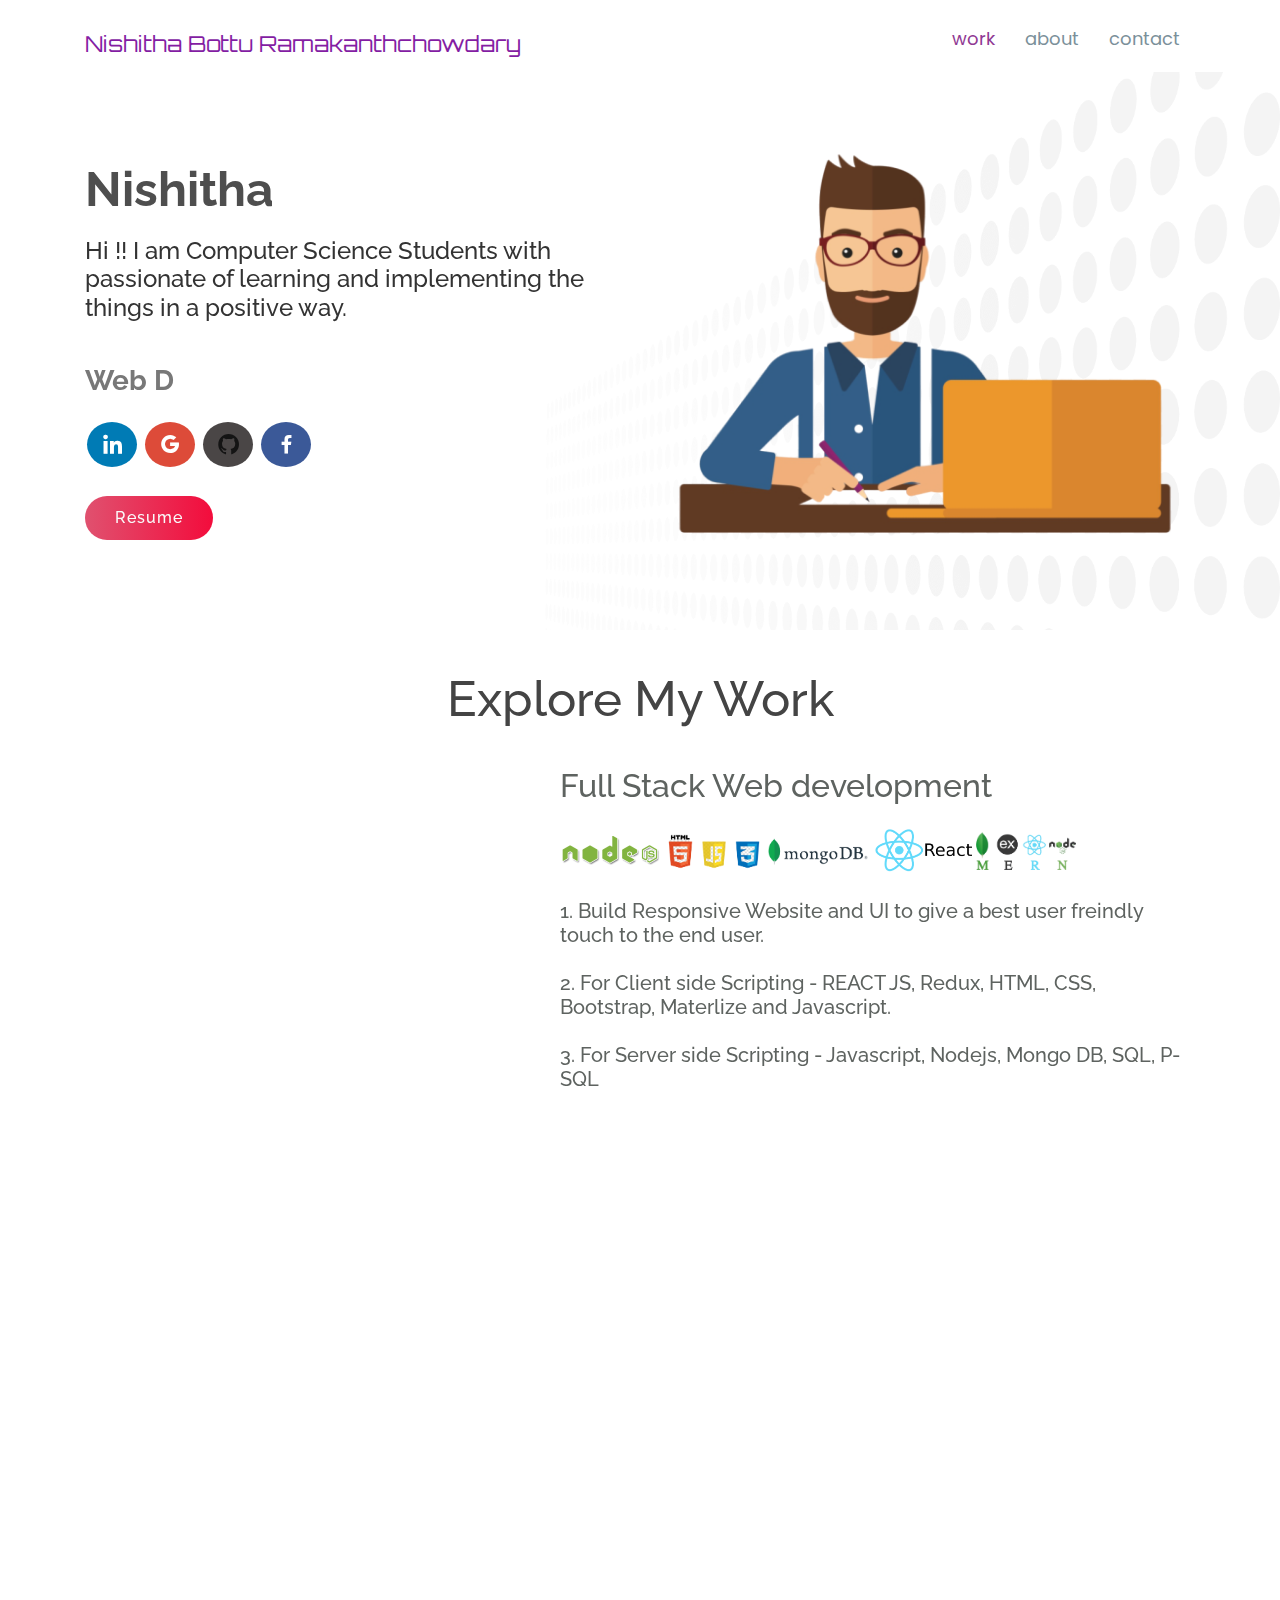
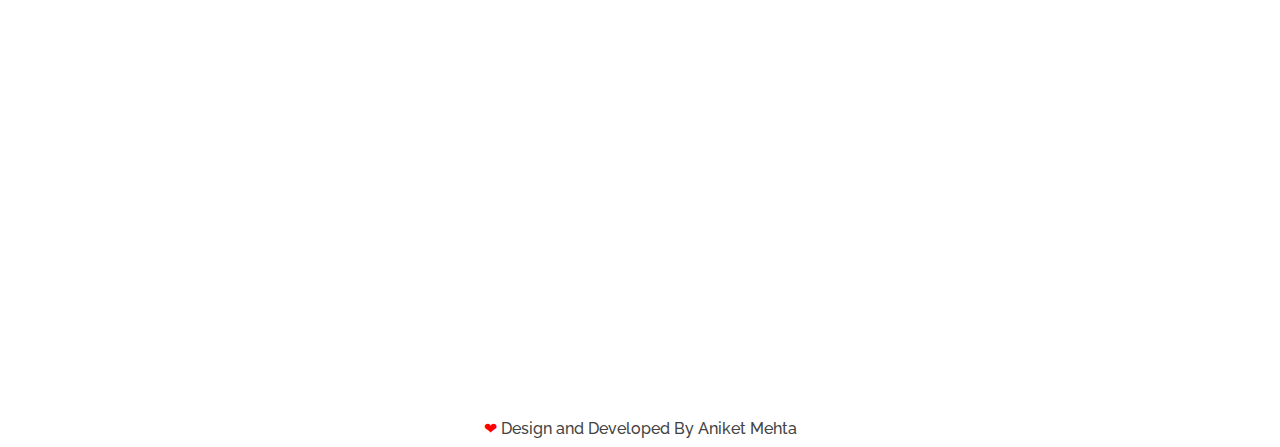
==== index.html @ 5ced7750 "initial commit" ====
<!DOCTYPE html>
<html lang="en">

<head>
  <meta charset="utf-8">
  <meta content="width=device-width, initial-scale=1.0" name="viewport">

  <title>Nishitha Bottu Ramakanthchowdary</title>
  <meta content="" name="description">
  <meta content="" name="keywords">

  <!-- Favicons -->
  <link href="assets/img/port.png" rel="icon">
  <link href="assets/img/port.png" rel="apple-touch-icon">

  <!-- Google Fonts -->
  <link href="https://fonts.googleapis.com/css?family=Open+Sans:300,300i,400,400i,600,600i,700,700i|Raleway:300,300i,400,400i,500,500i,600,600i,700,700i|Poppins:300,300i,400,400i,500,500i,600,600i,700,700i" rel="stylesheet">
  <link href="https://fonts.googleapis.com/css2?family=Orbitron:wght@500&display=swap" rel="stylesheet">

  <!-- Vendor CSS Files -->
  <link href="assets/vendor/bootstrap/css/bootstrap.min.css" rel="stylesheet">
  <link href="assets/vendor/icofont/icofont.min.css" rel="stylesheet">
  <link href="assets/vendor/boxicons/css/boxicons.min.css" rel="stylesheet">
  <link href="assets/vendor/venobox/venobox.css" rel="stylesheet">
  <link href="assets/vendor/owl.carousel/assets/owl.carousel.min.css" rel="stylesheet">
  <link href="assets/vendor/aos/aos.css" rel="stylesheet">

  <!-- Template Main CSS File -->
  <link href="assets/css/style.css" rel="stylesheet">

</head>

<body>


  <!-- ======= Header ======= -->
  <header id="header" class="fixed-top">
    <div class="container d-flex">

      <div class="logo mr-auto">
        <h1 class="text-light"><a href="index.html"></a></h1>
        <!-- Uncomment below if you prefer to use an image logo -->
         <a href="index.html" style="font-family: 'Orbitron', sans-serif;color: #841da3;font-size: 22px;">Nishitha Bottu Ramakanthchowdary</a>
      </div>

      <nav class="nav-menu d-none d-lg-block">
          <ul>
          <li class="active"><a href="index.html" style="font-size: 18px;">work</a></li>
		  <li><a href="about.html" style="font-size: 18px;">about</a></li>
          <!-- <li><a href="projects.html" style="font-size: 18px;">Projects</a></li> -->
          <li><a href="contact.html" style="font-size: 18px;">contact</a></li>

        </ul>
      </nav><!-- .nav-menu -->
<!-- 
      <div class="header-social-links">
        <a href="#" class="twitter"><i class="icofont-twitter"></i></a>
        <a href="#" class="facebook"><i class="icofont-facebook"></i></a>
        <a href="#" class="instagram"><i class="icofont-instagram"></i></a>
        <a href="#" class="linkedin"><i class="icofont-linkedin"></i></i></a>
      </div>
 -->
    </div>
  </header><!-- End Header -->

  <!-- ======= Hero Section ======= -->
  <section id="hero">

    <div class="container">
      <div class="row">
        <div class="col-lg-6 pt-5 pt-lg-0 order-2 order-lg-1 d-flex flex-column justify-content-center" data-aos="fade-up">
          <div>
            <h1 data-aos="fade-up" data-aos-delay="400" style="color: #4e4e4e;">Nishitha</h1>
            <h2 data-aos="fade-up" data-aos-delay="800" style="color: #333333;">Hi !! I am Computer Science Students with passionate of learning and implementing the things in a positive way.</h2>
            <h3 data-aos="fade-up" data-aos-delay="1000">
                <a href="" class="typewrite" data-period="2000" data-type='[ "Web Developer", "Web Designer", "Application Development", "UI/UX Development" ]'  style="color: #787878;  font-weight: 700;line-height: 56px;">
                <span class="wrap"></span>
                </a>
            </h3>
            <div class="social-media">
                <a href="https://www.linkedin.com/in/aniket-mehta-499698148/" class="bx bxl-linkedin"></a>
                <a href="https://myaccount.google.com/profile?pli=1" class="bx bxl-google"></a>
                <a href="https://github.com/aniket1418" class="bx bxl-github"></a>
                <a href="https://www.facebook.com/aniket.d.jain" class="bx bxl-facebook"></a>
              </div><br>
            <a href="assets/Resume.pdf" class="btn-get-started scrollto">Resume</a>
          </div>


        </div>
        <div class="col-lg-6 order-1 order-lg-2 hero-img" data-aos="fade-left" data-aos-delay="200">
          <img src="assets/img/port.png" class="img-fluid" alt="" style="width: 80vh;">
        </div>
      </div>
    </div>

  </section><!-- End Hero -->

  <main id="main">

    <!-- ======= About Section ======= -->
    <section id="about" class="about">
      <div class="container">
        <h2 class="heading" style="text-align: center;font-size: 49px;">Explore My Work</h2>
        <div class="row">
          <div class="col-md-5" data-aos="zoom-in">
            <img src="assets/img/hostelUI.png" class="img-fluid" alt="">
          </div>
          <div class="col-lg-7"  data-aos="fade-left" data-aos-delay="200">
            <h2 style="margin-top: 30px;color: #5e6360;">Full Stack Web development</h2>
            <img src="assets/img/node.png" class="img-fluid" style="width: 100px;">
            <img src="assets/img/ht.png" class="img-fluid" style="width: 100px;">
            <img src="assets/img/mongo.png" class="img-fluid" style="width: 100px;">
            <img src="assets/img/react.png" class="img-fluid" style="width: 100px;">
            <img src="assets/img/merns.png" class="img-fluid" style="width: 100px;">
            <h5 style="margin-top: 10px;color: #5e6360;">
            1. Build Responsive Website and UI to give a best user freindly touch to the end user.<br><br>
            2. For Client side Scripting - REACT JS, Redux, HTML, CSS, Bootstrap, Materlize and Javascript.<br><br>

            3. For Server side Scripting - Javascript, Nodejs, Mongo DB, SQL, P-SQL
            </h5>
        </div>


        <div class="col-lg-5 order " data-aos="zoom-in">
            <img src="assets/img/apps.png" class="img-fluid" alt="" style="width: 55vh;">
          </div>
          <div class="col-lg-7"  data-aos="fade-left" data-aos-delay="200">
            <h2 style="margin-top: 30px;color: #5e6360;">App Development </h2>
            <img src="assets/img/react-native.png" class="img-fluid" style="width: 100px;">
            <img src="assets/img/node.png" class="img-fluid" style="width: 100px;">
            <img src="assets/img/mongo.png" class="img-fluid" style="width: 100px;">
            <h5 style="margin-top: 10px;color: #5e6360;">
            1. Building Android and ios Application <br><br>
            2. For Client side Scripting - REACT Native, Redux and Javascript.<br><br>
            3. For Server side Scripting - Javascript, Nodejs, Mongo DB, SQL, P-SQL
            </h5>
        </div>


          <div class="col-lg-5" data-aos="zoom-in">
            <img src="assets/img/uiux.png" class="img-fluid" alt="">
          </div>
          
          <div class="col-lg-7 " data-aos="fade-left" data-aos-delay="200">
            <h2 style="margin-top: 30px;color: #5e6360;">UI / UX Development </h2>
            <img src="assets/img/ui.png" class="img-fluid" style="width: 100px;">
            <h5 style="margin-top: 10px;color: #5e6360;">
            1. Designing a Highly attractive UI for mobile and web applications.<br><br>
            2. Prototyping Designing.<br><br>
            3. Work flow Designing for the project.
            </h5>
          </div>



      </div>
    </section><!-- End About Section -->

   

    
    <!-- ======= Clients Section ======= -->
  <!--   <section id="clients" class="clients">
      <div class="container">

        <div class="section-title" data-aos="fade-up">
          <h2>Clients</h2>
          <p>Magnam dolores commodi suscipit. Necessitatibus eius consequatur ex aliquid fuga eum quidem. Sit sint consectetur velit. Quisquam quos quisquam cupiditate. Et nemo qui impedit suscipit alias ea. Quia fugiat sit in iste officiis commodi quidem hic quas.</p>
        </div>

        <div class="row no-gutters clients-wrap clearfix wow fadeInUp">

          <div class="col-lg-3 col-md-4 col-xs-6">
            <div class="client-logo" data-aos="zoom-in">
              <img src="assets/img/clients/client-1.png" class="img-fluid" alt="">
            </div>
          </div>

          <div class="col-lg-3 col-md-4 col-xs-6">
            <div class="client-logo" data-aos="zoom-in" data-aos-delay="100">
              <img src="assets/img/clients/client-2.png" class="img-fluid" alt="">
            </div>
          </div>

          <div class="col-lg-3 col-md-4 col-xs-6">
            <div class="client-logo" data-aos="zoom-in" data-aos-delay="150">
              <img src="assets/img/clients/client-3.png" class="img-fluid" alt="">
            </div>
          </div>

          <div class="col-lg-3 col-md-4 col-xs-6">
            <div class="client-logo" data-aos="zoom-in" data-aos-delay="200">
              <img src="assets/img/clients/client-4.png" class="img-fluid" alt="">
            </div>
          </div>

          <div class="col-lg-3 col-md-4 col-xs-6">
            <div class="client-logo" data-aos="zoom-in" data-aos-delay="250">
              <img src="assets/img/clients/client-5.png" class="img-fluid" alt="">
            </div>
          </div>

          <div class="col-lg-3 col-md-4 col-xs-6">
            <div class="client-logo" data-aos="zoom-in" data-aos-delay="300">
              <img src="assets/img/clients/client-6.png" class="img-fluid" alt="">
            </div>
          </div>

          <div class="col-lg-3 col-md-4 col-xs-6">
            <div class="client-logo" data-aos="zoom-in" data-aos-delay="350">
              <img src="assets/img/clients/client-7.png" class="img-fluid" alt="">
            </div>
          </div>

          <div class="col-lg-3 col-md-4 col-xs-6" data-aos="zoom-in" data-aos-delay="400">
            <div class="client-logo">
              <img src="assets/img/clients/client-8.png" class="img-fluid" alt="">
            </div>
          </div>

        </div>

      </div>
    </section> --><!-- End Clients Section -->

  </main><!-- End #main -->

  <footer>
    <h6 style="text-align: center;"><span style="color: red;">&#10084;</span> Design and Developed By Aniket Mehta</h6>
  </footer>

  <a href="#" class="back-to-top"><i class="bx bxs-up-arrow-alt"></i></a>

  <!-- Vendor JS Files -->

  <script src="assets/vendor/jquery/jquery.min.js"></script>
  <script src="assets/vendor/bootstrap/js/bootstrap.bundle.min.js"></script>
  <script src="assets/vendor/jquery.easing/jquery.easing.min.js"></script>
  <script src="assets/vendor/isotope-layout/isotope.pkgd.min.js"></script>
  <script src="assets/vendor/venobox/venobox.min.js"></script>
  <script src="assets/vendor/owl.carousel/owl.carousel.min.js"></script>
  <script src="assets/vendor/aos/aos.js"></script>

  <!-- Template Main JS File -->
    <script src="assets/texting.js"></script>
  <script src="assets/js/main.js"></script>
  <script>
    

var TxtType = function(el, toRotate, period) {
        this.toRotate = toRotate;
        this.el = el;
        this.loopNum = 0;
        this.period = parseInt(period, 10) || 2000;
        this.txt = '';
        this.tick();
        this.isDeleting = false;
    };

    TxtType.prototype.tick = function() {
        var i = this.loopNum % this.toRotate.length;
        var fullTxt = this.toRotate[i];

        if (this.isDeleting) {
        this.txt = fullTxt.substring(0, this.txt.length - 1);
        } else {
        this.txt = fullTxt.substring(0, this.txt.length + 1);
        }

        this.el.innerHTML = '<span class="wrap">'+this.txt+'</span>';

        var that = this;
        var delta = 200 - Math.random() * 100;

        if (this.isDeleting) { delta /= 2; }

        if (!this.isDeleting && this.txt === fullTxt) {
        delta = this.period;
        this.isDeleting = true;
        } else if (this.isDeleting && this.txt === '') {
        this.isDeleting = false;
        this.loopNum++;
        delta = 500;
        }

        setTimeout(function() {
        that.tick();
        }, delta);
    };

    window.onload = function() {
        var elements = document.getElementsByClassName('typewrite');
        for (var i=0; i<elements.length; i++) {
            var toRotate = elements[i].getAttribute('data-type');
            var period = elements[i].getAttribute('data-period');
            if (toRotate) {
              new TxtType(elements[i], JSON.parse(toRotate), period);
            }
        }
        // INJECT CSS
        var css = document.createElement("style");
        css.type = "text/css";
        css.innerHTML = ".typewrite > .wrap { border-right: 0.08em solid #fff}";
        document.body.appendChild(css);
    };


  </script>

</body>

</html>
---- assets/vendor/venobox/venobox.css ----
/* ------ venobox.css --------*/
.vbox-overlay *, .vbox-overlay *:before, .vbox-overlay *:after{
    -webkit-backface-visibility: hidden;
    -webkit-box-sizing:border-box;
    -moz-box-sizing:border-box;
    box-sizing:border-box;
}
.vbox-overlay * { 
    -webkit-backface-visibility: visible;
    backface-visibility: visible;
}
.vbox-overlay{
    display: -webkit-flex;
    display: flex;
    -webkit-flex-direction: column;
    flex-direction: column;
    -webkit-justify-content: center;
    justify-content: center;
    -webkit-align-items: center;
    align-items: center;
    position: fixed;
    left: 0;
    top: 0;
    bottom: 0;
    right: 0;
    z-index: 999999;
}

/* ----- navigation ----- */
.vbox-title{
    width: 100%;
    height: 40px;
    float: left;
    text-align: center;
    line-height: 28px;
    font-size: 12px;
    padding: 6px 50px;
    overflow: hidden;
    position: fixed;
    display: none;
    left: 0;
    z-index: 89;
}
.vbox-close{
    cursor: pointer;
    position: fixed;
    top: -1px;
    right: 0;
    width: 50px;
    height: 40px;
    padding: 6px;
    display: block;
    background-position:10px center;
    overflow: hidden;
    font-size: 24px;
    line-height: 1;
    text-align: center;
    z-index: 99;
}
.vbox-left{
    cursor: pointer;
    position: fixed;
    left: 0;
    height: 40px;
    overflow: hidden;
    line-height: 28px;
    font-size: 12px;
    z-index: 99;
    display: flex;
    align-items:center;
}
.vbox-num{
    display: inline-block;
    margin: 6px 0 6px 15px;
}
/* ----- Social share ----- */
.vbox-share{
    line-height: 28px;
    font-size: 12px;
    overflow: hidden;
    position: fixed;
    left: 0;
    z-index: 98;
    display: flex;
    align-items:center;
    justify-content: center;
    width: 100%;
    text-align: center;
}
.vbox-share svg{
    max-height: 28px;
    width: 28px;
    z-index: 10;
    margin-left: 12px;
    margin-top: 6px;
    margin-bottom: 6px;
    vertical-align: middle;
}


/* ----- navigation ARROWS ----- */
.vbox-next, .vbox-prev{
    position: fixed;
    top: 50%;
    margin-top: -15px;
    overflow: hidden;
    cursor: pointer;
    display: block;
    width: 45px;
    height: 45px;
    z-index: 99;
}
.vbox-next span, .vbox-prev span{
    position: relative;
    width: 20px;
    height: 20px;
    border: 2px solid transparent;
    border-top-color: #B6B6B6;
    border-right-color: #B6B6B6;
    text-indent: -100px;
    position: absolute;
    top: 8px;
    display: block;
}
.vbox-prev{
    left: 15px;
}
.vbox-next{
    right: 15px;
}
.vbox-prev span{
    left: 10px;
    -ms-transform: rotate(-135deg);
    -webkit-transform: rotate(-135deg);
    transform: rotate(-135deg);
}
.vbox-next span{
    -ms-transform: rotate(45deg);
    -webkit-transform: rotate(45deg);
    transform: rotate(45deg);
    right: 10px;
}
/* ------- inline window ------ */
.vbox-inline{
    width: 420px;
    height: 315px;
    height: 70vh;
    padding: 10px;
    background: #fff;
    margin: 0 auto;
    overflow: auto;
    text-align: left;
}
/* ------- Video & iFrames window ------ */
.venoframe{
    max-width: 100%;
    width: 100%;
    border: none;
    width: 100%;
    height: 260px;
    height: 70vh;
}
.venoframe.vbvid{
    height: 260px;
}
@media (min-width: 768px) {
    .venoframe, .vbox-inline{
        width: 90%;
        height: 360px;
        height: 70vh;
    }
    .venoframe.vbvid{
        width: 640px;
        height: 360px;
    }
}
@media (min-width: 992px) {
    .venoframe, .vbox-inline{
        max-width: 1200px;
        width: 80%;
        height: 540px;
        height: 70vh;
    }
    .venoframe.vbvid{
        width: 960px;
        height: 540px;
    }
}
/* 
Please do NOT edit this part! 
or at least read this note: http://i.imgur.com/7C0ws9e.gif
*/
.vbox-open{
    overflow: hidden;
}
.vbox-container{
    position: absolute;
    left: 0;
    right: 0;
    top: 0;
    bottom: 0;
    overflow-x: hidden;
    overflow-y: scroll;
    overflow-scrolling: touch;
    -webkit-overflow-scrolling: touch;
    z-index: 20;
    max-height: 100%;

}

.vbox-content{
    text-align: center;
    float: left;
    width: 100%;
    position: relative;
    overflow: hidden;
    padding: 20px 4%;
}
.vbox-container img{
    max-width: 100%;
    height: auto;
}
.vbox-figlio{
    box-shadow: 0 0 12px rgba(0,0,0,0.19), 0 6px 6px rgba(0,0,0,0.23);
    max-width: 100%;
    text-align: initial;
}
img.vbox-figlio{
    -webkit-user-select: none;
-khtml-user-select: none;
-moz-user-select: none;
-o-user-select: none;
user-select: none;
}
.vbox-content.swipe-left{
    margin-left: -200px !important;
}
.vbox-content.swipe-right{
    margin-left: 200px !important;
}
.vbox-animated{
    webkit-transition: margin 300ms ease-out;
    transition: margin 300ms ease-out;
}

/* ---------- preloader ----------
 * SPINKIT 
 * http://tobiasahlin.com/spinkit/
-------------------------------- */
.sk-double-bounce,.sk-rotating-plane{width:40px;height:40px;margin:40px auto}.sk-rotating-plane{background-color:#333;-webkit-animation:sk-rotatePlane 1.2s infinite ease-in-out;animation:sk-rotatePlane 1.2s infinite ease-in-out}@-webkit-keyframes sk-rotatePlane{0%{-webkit-transform:perspective(120px) rotateX(0) rotateY(0);transform:perspective(120px) rotateX(0) rotateY(0)}50%{-webkit-transform:perspective(120px) rotateX(-180.1deg) rotateY(0);transform:perspective(120px) rotateX(-180.1deg) rotateY(0)}100%{-webkit-transform:perspective(120px) rotateX(-180deg) rotateY(-179.9deg);transform:perspective(120px) rotateX(-180deg) rotateY(-179.9deg)}}@keyframes sk-rotatePlane{0%{-webkit-transform:perspective(120px) rotateX(0) rotateY(0);transform:perspective(120px) rotateX(0) rotateY(0)}50%{-webkit-transform:perspective(120px) rotateX(-180.1deg) rotateY(0);transform:perspective(120px) rotateX(-180.1deg) rotateY(0)}100%{-webkit-transform:perspective(120px) rotateX(-180deg) rotateY(-179.9deg);transform:perspective(120px) rotateX(-180deg) rotateY(-179.9deg)}}.sk-double-bounce{position:relative}.sk-double-bounce .sk-child{width:100%;height:100%;border-radius:50%;background-color:#333;opacity:.6;position:absolute;top:0;left:0;-webkit-animation:sk-doubleBounce 2s infinite ease-in-out;animation:sk-doubleBounce 2s infinite ease-in-out}.sk-chasing-dots .sk-child,.sk-spinner-pulse,.sk-three-bounce .sk-child{background-color:#333;border-radius:100%}.sk-double-bounce .sk-double-bounce2{-webkit-animation-delay:-1s;animation-delay:-1s}@-webkit-keyframes sk-doubleBounce{0%,100%{-webkit-transform:scale(0);transform:scale(0)}50%{-webkit-transform:scale(1);transform:scale(1)}}@keyframes sk-doubleBounce{0%,100%{-webkit-transform:scale(0);transform:scale(0)}50%{-webkit-transform:scale(1);transform:scale(1)}}.sk-wave{margin:40px auto;width:50px;height:40px;text-align:center;font-size:10px}.sk-wave .sk-rect{background-color:#333;height:100%;width:6px;display:inline-block;-webkit-animation:sk-waveStretchDelay 1.2s infinite ease-in-out;animation:sk-waveStretchDelay 1.2s infinite ease-in-out}.sk-wave .sk-rect1{-webkit-animation-delay:-1.2s;animation-delay:-1.2s}.sk-wave .sk-rect2{-webkit-animation-delay:-1.1s;animation-delay:-1.1s}.sk-wave .sk-rect3{-webkit-animation-delay:-1s;animation-delay:-1s}.sk-wave .sk-rect4{-webkit-animation-delay:-.9s;animation-delay:-.9s}.sk-wave .sk-rect5{-webkit-animation-delay:-.8s;animation-delay:-.8s}@-webkit-keyframes sk-waveStretchDelay{0%,100%,40%{-webkit-transform:scaleY(.4);transform:scaleY(.4)}20%{-webkit-transform:scaleY(1);transform:scaleY(1)}}@keyframes sk-waveStretchDelay{0%,100%,40%{-webkit-transform:scaleY(.4);transform:scaleY(.4)}20%{-webkit-transform:scaleY(1);transform:scaleY(1)}}.sk-wandering-cubes{margin:40px auto;width:40px;height:40px;position:relative}.sk-wandering-cubes .sk-cube{background-color:#333;width:10px;height:10px;position:absolute;top:0;left:0;-webkit-animation:sk-wanderingCube 1.8s ease-in-out -1.8s infinite both;animation:sk-wanderingCube 1.8s ease-in-out -1.8s infinite both}.sk-chasing-dots,.sk-spinner-pulse{width:40px;height:40px;margin:40px auto}.sk-wandering-cubes .sk-cube2{-webkit-animation-delay:-.9s;animation-delay:-.9s}@-webkit-keyframes sk-wanderingCube{0%{-webkit-transform:rotate(0);transform:rotate(0)}25%{-webkit-transform:translateX(30px) rotate(-90deg) scale(.5);transform:translateX(30px) rotate(-90deg) scale(.5)}50%{-webkit-transform:translateX(30px) translateY(30px) rotate(-179deg);transform:translateX(30px) translateY(30px) rotate(-179deg)}50.1%{-webkit-transform:translateX(30px) translateY(30px) rotate(-180deg);transform:translateX(30px) translateY(30px) rotate(-180deg)}75%{-webkit-transform:translateX(0) translateY(30px) rotate(-270deg) scale(.5);transform:translateX(0) translateY(30px) rotate(-270deg) scale(.5)}100%{-webkit-transform:rotate(-360deg);transform:rotate(-360deg)}}@keyframes sk-wanderingCube{0%{-webkit-transform:rotate(0);transform:rotate(0)}25%{-webkit-transform:translateX(30px) rotate(-90deg) scale(.5);transform:translateX(30px) rotate(-90deg) scale(.5)}50%{-webkit-transform:translateX(30px) translateY(30px) rotate(-179deg);transform:translateX(30px) translateY(30px) rotate(-179deg)}50.1%{-webkit-transform:translateX(30px) translateY(30px) rotate(-180deg);transform:translateX(30px) translateY(30px) rotate(-180deg)}75%{-webkit-transform:translateX(0) translateY(30px) rotate(-270deg) scale(.5);transform:translateX(0) translateY(30px) rotate(-270deg) scale(.5)}100%{-webkit-transform:rotate(-360deg);transform:rotate(-360deg)}}.sk-spinner-pulse{-webkit-animation:sk-pulseScaleOut 1s infinite ease-in-out;animation:sk-pulseScaleOut 1s infinite ease-in-out}@-webkit-keyframes sk-pulseScaleOut{0%{-webkit-transform:scale(0);transform:scale(0)}100%{-webkit-transform:scale(1);transform:scale(1);opacity:0}}@keyframes sk-pulseScaleOut{0%{-webkit-transform:scale(0);transform:scale(0)}100%{-webkit-transform:scale(1);transform:scale(1);opacity:0}}.sk-chasing-dots{position:relative;text-align:center;-webkit-animation:sk-chasingDotsRotate 2s infinite linear;animation:sk-chasingDotsRotate 2s infinite linear}.sk-chasing-dots .sk-child{width:60%;height:60%;display:inline-block;position:absolute;top:0;-webkit-animation:sk-chasingDotsBounce 2s infinite ease-in-out;animation:sk-chasingDotsBounce 2s infinite ease-in-out}.sk-chasing-dots .sk-dot2{top:auto;bottom:0;-webkit-animation-delay:-1s;animation-delay:-1s}@-webkit-keyframes sk-chasingDotsRotate{100%{-webkit-transform:rotate(360deg);transform:rotate(360deg)}}@keyframes sk-chasingDotsRotate{100%{-webkit-transform:rotate(360deg);transform:rotate(360deg)}}@-webkit-keyframes sk-chasingDotsBounce{0%,100%{-webkit-transform:scale(0);transform:scale(0)}50%{-webkit-transform:scale(1);transform:scale(1)}}@keyframes sk-chasingDotsBounce{0%,100%{-webkit-transform:scale(0);transform:scale(0)}50%{-webkit-transform:scale(1);transform:scale(1)}}.sk-three-bounce{margin:40px auto;width:80px;text-align:center}.sk-three-bounce .sk-child{width:20px;height:20px;display:inline-block;-webkit-animation:sk-three-bounce 1.4s ease-in-out 0s infinite both;animation:sk-three-bounce 1.4s ease-in-out 0s infinite both}.sk-circle .sk-child:before,.sk-fading-circle .sk-circle:before{display:block;border-radius:100%;content:'';background-color:#333}.sk-three-bounce .sk-bounce1{-webkit-animation-delay:-.32s;animation-delay:-.32s}.sk-three-bounce .sk-bounce2{-webkit-animation-delay:-.16s;animation-delay:-.16s}@-webkit-keyframes sk-three-bounce{0%,100%,80%{-webkit-transform:scale(0);transform:scale(0)}40%{-webkit-transform:scale(1);transform:scale(1)}}@keyframes sk-three-bounce{0%,100%,80%{-webkit-transform:scale(0);transform:scale(0)}40%{-webkit-transform:scale(1);transform:scale(1)}}.sk-circle{margin:40px auto;width:40px;height:40px;position:relative}.sk-circle .sk-child{width:100%;height:100%;position:absolute;left:0;top:0}.sk-circle .sk-child:before{margin:0 auto;width:15%;height:15%;-webkit-animation:sk-circleBounceDelay 1.2s infinite ease-in-out both;animation:sk-circleBounceDelay 1.2s infinite ease-in-out both}.sk-circle .sk-circle2{-webkit-transform:rotate(30deg);-ms-transform:rotate(30deg);transform:rotate(30deg)}.sk-circle .sk-circle3{-webkit-transform:rotate(60deg);-ms-transform:rotate(60deg);transform:rotate(60deg)}.sk-circle .sk-circle4{-webkit-transform:rotate(90deg);-ms-transform:rotate(90deg);transform:rotate(90deg)}.sk-circle .sk-circle5{-webkit-transform:rotate(120deg);-ms-transform:rotate(120deg);transform:rotate(120deg)}.sk-circle .sk-circle6{-webkit-transform:rotate(150deg);-ms-transform:rotate(150deg);transform:rotate(150deg)}.sk-circle .sk-circle7{-webkit-transform:rotate(180deg);-ms-transform:rotate(180deg);transform:rotate(180deg)}.sk-circle .sk-circle8{-webkit-transform:rotate(210deg);-ms-transform:rotate(210deg);transform:rotate(210deg)}.sk-circle .sk-circle9{-webkit-transform:rotate(240deg);-ms-transform:rotate(240deg);transform:rotate(240deg)}.sk-circle .sk-circle10{-webkit-transform:rotate(270deg);-ms-transform:rotate(270deg);transform:rotate(270deg)}.sk-circle .sk-circle11{-webkit-transform:rotate(300deg);-ms-transform:rotate(300deg);transform:rotate(300deg)}.sk-circle .sk-circle12{-webkit-transform:rotate(330deg);-ms-transform:rotate(330deg);transform:rotate(330deg)}.sk-circle .sk-circle2:before{-webkit-animation-delay:-1.1s;animation-delay:-1.1s}.sk-circle .sk-circle3:before{-webkit-animation-delay:-1s;animation-delay:-1s}.sk-circle .sk-circle4:before{-webkit-animation-delay:-.9s;animation-delay:-.9s}.sk-circle .sk-circle5:before{-webkit-animation-delay:-.8s;animation-delay:-.8s}.sk-circle .sk-circle6:before{-webkit-animation-delay:-.7s;animation-delay:-.7s}.sk-circle .sk-circle7:before{-webkit-animation-delay:-.6s;animation-delay:-.6s}.sk-circle .sk-circle8:before{-webkit-animation-delay:-.5s;animation-delay:-.5s}.sk-circle .sk-circle9:before{-webkit-animation-delay:-.4s;animation-delay:-.4s}.sk-circle .sk-circle10:before{-webkit-animation-delay:-.3s;animation-delay:-.3s}.sk-circle .sk-circle11:before{-webkit-animation-delay:-.2s;animation-delay:-.2s}.sk-circle .sk-circle12:before{-webkit-animation-delay:-.1s;animation-delay:-.1s}@-webkit-keyframes sk-circleBounceDelay{0%,100%,80%{-webkit-transform:scale(0);transform:scale(0)}40%{-webkit-transform:scale(1);transform:scale(1)}}@keyframes sk-circleBounceDelay{0%,100%,80%{-webkit-transform:scale(0);transform:scale(0)}40%{-webkit-transform:scale(1);transform:scale(1)}}.sk-cube-grid{width:40px;height:40px;margin:40px auto}.sk-cube-grid .sk-cube{width:33.33%;height:33.33%;background-color:#333;float:left;-webkit-animation:sk-cubeGridScaleDelay 1.3s infinite ease-in-out;animation:sk-cubeGridScaleDelay 1.3s infinite ease-in-out}.sk-cube-grid .sk-cube1{-webkit-animation-delay:.2s;animation-delay:.2s}.sk-cube-grid .sk-cube2{-webkit-animation-delay:.3s;animation-delay:.3s}.sk-cube-grid .sk-cube3{-webkit-animation-delay:.4s;animation-delay:.4s}.sk-cube-grid .sk-cube4{-webkit-animation-delay:.1s;animation-delay:.1s}.sk-cube-grid .sk-cube5{-webkit-animation-delay:.2s;animation-delay:.2s}.sk-cube-grid .sk-cube6{-webkit-animation-delay:.3s;animation-delay:.3s}.sk-cube-grid .sk-cube7{-webkit-animation-delay:0ms;animation-delay:0ms}.sk-cube-grid .sk-cube8{-webkit-animation-delay:.1s;animation-delay:.1s}.sk-cube-grid .sk-cube9{-webkit-animation-delay:.2s;animation-delay:.2s}@-webkit-keyframes sk-cubeGridScaleDelay{0%,100%,70%{-webkit-transform:scale3D(1,1,1);transform:scale3D(1,1,1)}35%{-webkit-transform:scale3D(0,0,1);transform:scale3D(0,0,1)}}@keyframes sk-cubeGridScaleDelay{0%,100%,70%{-webkit-transform:scale3D(1,1,1);transform:scale3D(1,1,1)}35%{-webkit-transform:scale3D(0,0,1);transform:scale3D(0,0,1)}}.sk-fading-circle{margin:40px auto;width:40px;height:40px;position:relative}.sk-fading-circle .sk-circle{width:100%;height:100%;position:absolute;left:0;top:0}.sk-fading-circle .sk-circle:before{margin:0 auto;width:15%;height:15%;-webkit-animation:sk-circleFadeDelay 1.2s infinite ease-in-out both;animation:sk-circleFadeDelay 1.2s infinite ease-in-out both}.sk-fading-circle .sk-circle2{-webkit-transform:rotate(30deg);-ms-transform:rotate(30deg);transform:rotate(30deg)}.sk-fading-circle .sk-circle3{-webkit-transform:rotate(60deg);-ms-transform:rotate(60deg);transform:rotate(60deg)}.sk-fading-circle .sk-circle4{-webkit-transform:rotate(90deg);-ms-transform:rotate(90deg);transform:rotate(90deg)}.sk-fading-circle .sk-circle5{-webkit-transform:rotate(120deg);-ms-transform:rotate(120deg);transform:rotate(120deg)}.sk-fading-circle .sk-circle6{-webkit-transform:rotate(150deg);-ms-transform:rotate(150deg);transform:rotate(150deg)}.sk-fading-circle .sk-circle7{-webkit-transform:rotate(180deg);-ms-transform:rotate(180deg);transform:rotate(180deg)}.sk-fading-circle .sk-circle8{-webkit-transform:rotate(210deg);-ms-transform:rotate(210deg);transform:rotate(210deg)}.sk-fading-circle .sk-circle9{-webkit-transform:rotate(240deg);-ms-transform:rotate(240deg);transform:rotate(240deg)}.sk-fading-circle .sk-circle10{-webkit-transform:rotate(270deg);-ms-transform:rotate(270deg);transform:rotate(270deg)}.sk-fading-circle .sk-circle11{-webkit-transform:rotate(300deg);-ms-transform:rotate(300deg);transform:rotate(300deg)}.sk-fading-circle .sk-circle12{-webkit-transform:rotate(330deg);-ms-transform:rotate(330deg);transform:rotate(330deg)}.sk-fading-circle .sk-circle2:before{-webkit-animation-delay:-1.1s;animation-delay:-1.1s}.sk-fading-circle .sk-circle3:before{-webkit-animation-delay:-1s;animation-delay:-1s}.sk-fading-circle .sk-circle4:before{-webkit-animation-delay:-.9s;animation-delay:-.9s}.sk-fading-circle .sk-circle5:before{-webkit-animation-delay:-.8s;animation-delay:-.8s}.sk-fading-circle .sk-circle6:before{-webkit-animation-delay:-.7s;animation-delay:-.7s}.sk-fading-circle .sk-circle7:before{-webkit-animation-delay:-.6s;animation-delay:-.6s}.sk-fading-circle .sk-circle8:before{-webkit-animation-delay:-.5s;animation-delay:-.5s}.sk-fading-circle .sk-circle9:before{-webkit-animation-delay:-.4s;animation-delay:-.4s}.sk-fading-circle .sk-circle10:before{-webkit-animation-delay:-.3s;animation-delay:-.3s}.sk-fading-circle .sk-circle11:before{-webkit-animation-delay:-.2s;animation-delay:-.2s}.sk-fading-circle .sk-circle12:before{-webkit-animation-delay:-.1s;animation-delay:-.1s}@-webkit-keyframes sk-circleFadeDelay{0%,100%,39%{opacity:0}40%{opacity:1}}@keyframes sk-circleFadeDelay{0%,100%,39%{opacity:0}40%{opacity:1}}.sk-folding-cube{margin:40px auto;width:40px;height:40px;position:relative;-webkit-transform:rotateZ(45deg);transform:rotateZ(45deg)}.sk-folding-cube .sk-cube{float:left;width:50%;height:50%;position:relative;-webkit-transform:scale(1.1);-ms-transform:scale(1.1);transform:scale(1.1)}.sk-folding-cube .sk-cube:before{content:'';position:absolute;top:0;left:0;width:100%;height:100%;background-color:#333;-webkit-animation:sk-foldCubeAngle 2.4s infinite linear both;animation:sk-foldCubeAngle 2.4s infinite linear both;-webkit-transform-origin:100% 100%;-ms-transform-origin:100% 100%;transform-origin:100% 100%}.sk-folding-cube .sk-cube2{-webkit-transform:scale(1.1) rotateZ(90deg);transform:scale(1.1) rotateZ(90deg)}.sk-folding-cube .sk-cube3{-webkit-transform:scale(1.1) rotateZ(180deg);transform:scale(1.1) rotateZ(180deg)}.sk-folding-cube .sk-cube4{-webkit-transform:scale(1.1) rotateZ(270deg);transform:scale(1.1) rotateZ(270deg)}.sk-folding-cube .sk-cube2:before{-webkit-animation-delay:.3s;animation-delay:.3s}.sk-folding-cube .sk-cube3:before{-webkit-animation-delay:.6s;animation-delay:.6s}.sk-folding-cube .sk-cube4:before{-webkit-animation-delay:.9s;animation-delay:.9s}@-webkit-keyframes sk-foldCubeAngle{0%,10%{-webkit-transform:perspective(140px) rotateX(-180deg);transform:perspective(140px) rotateX(-180deg);opacity:0}25%,75%{-webkit-transform:perspective(140px) rotateX(0);transform:perspective(140px) rotateX(0);opacity:1}100%,90%{-webkit-transform:perspective(140px) rotateY(180deg);transform:perspective(140px) rotateY(180deg);opacity:0}}@keyframes sk-foldCubeAngle{0%,10%{-webkit-transform:perspective(140px) rotateX(-180deg);transform:perspective(140px) rotateX(-180deg);opacity:0}25%,75%{-webkit-transform:perspective(140px) rotateX(0);transform:perspective(140px) rotateX(0);opacity:1}100%,90%{-webkit-transform:perspective(140px) rotateY(180deg);transform:perspective(140px) rotateY(180deg);opacity:0}}
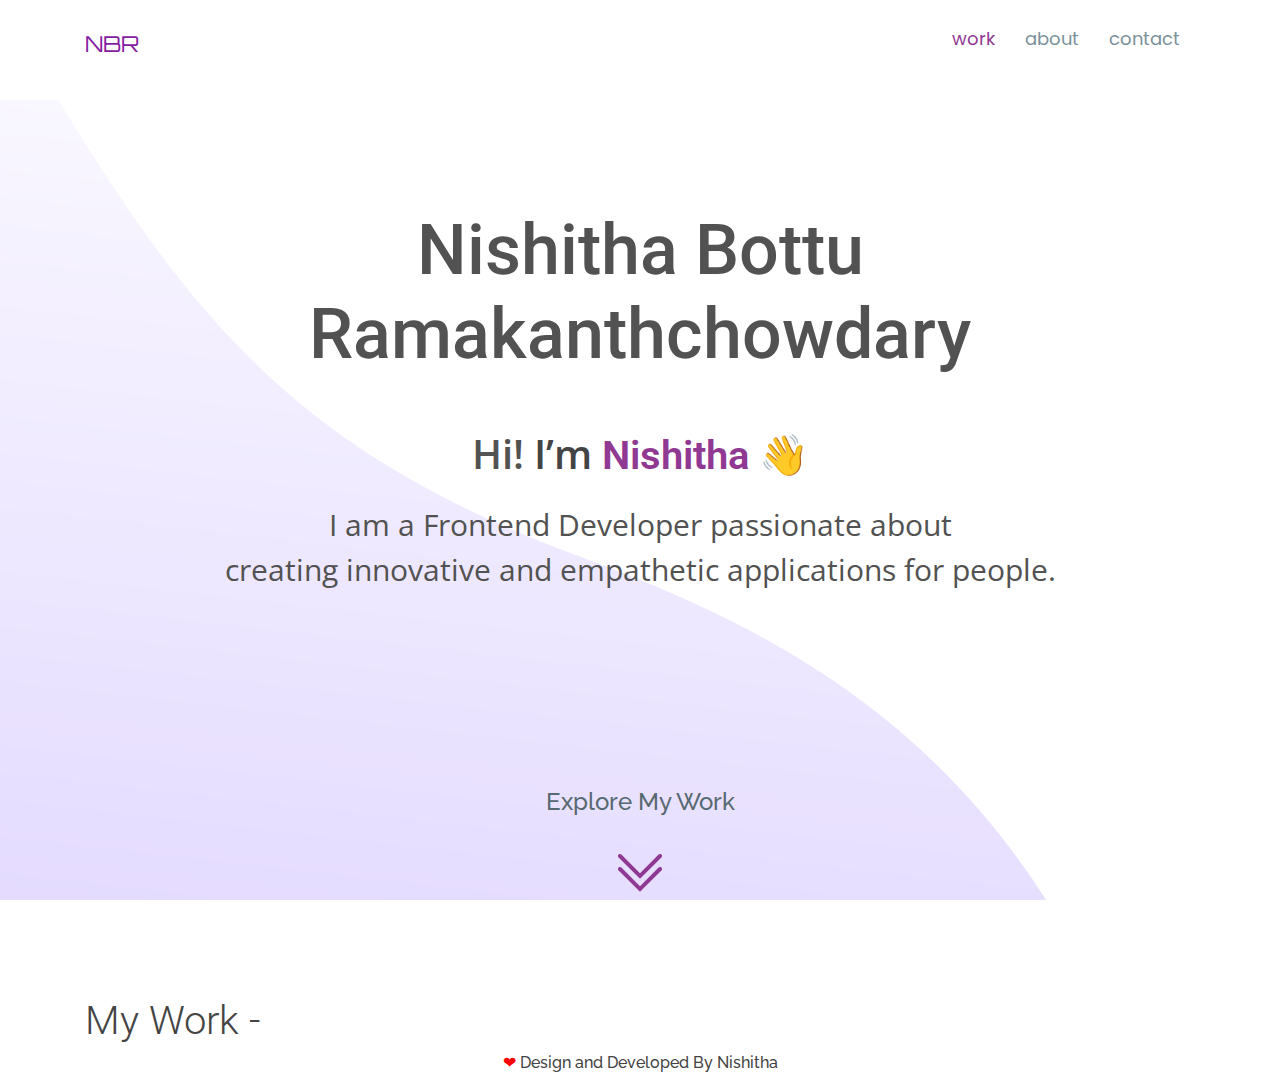
==== commit b91d834a: "new design added" ====
--- a/index.html
+++ b/index.html
@@ -16,6 +16,7 @@
   <!-- Google Fonts -->
   <link href="https://fonts.googleapis.com/css?family=Open+Sans:300,300i,400,400i,600,600i,700,700i|Raleway:300,300i,400,400i,500,500i,600,600i,700,700i|Poppins:300,300i,400,400i,500,500i,600,600i,700,700i" rel="stylesheet">
   <link href="https://fonts.googleapis.com/css2?family=Orbitron:wght@500&display=swap" rel="stylesheet">
+  
 
   <!-- Vendor CSS Files -->
   <link href="assets/vendor/bootstrap/css/bootstrap.min.css" rel="stylesheet">
@@ -27,6 +28,7 @@
 
   <!-- Template Main CSS File -->
   <link href="assets/css/style.css" rel="stylesheet">
+  <link rel="stylesheet" href="assets/css/index.css">
 
 </head>
 
@@ -40,7 +42,7 @@
       <div class="logo mr-auto">
         <h1 class="text-light"><a href="index.html"></a></h1>
         <!-- Uncomment below if you prefer to use an image logo -->
-         <a href="index.html" style="font-family: 'Orbitron', sans-serif;color: #841da3;font-size: 22px;">Nishitha Bottu Ramakanthchowdary</a>
+         <a href="index.html" style="font-family: 'Orbitron', sans-serif;color: #841da3;font-size: 22px;">NBR</a>
       </div>
 
       <nav class="nav-menu d-none d-lg-block">
@@ -52,45 +54,26 @@
 
         </ul>
       </nav><!-- .nav-menu -->
-<!-- 
-      <div class="header-social-links">
-        <a href="#" class="twitter"><i class="icofont-twitter"></i></a>
-        <a href="#" class="facebook"><i class="icofont-facebook"></i></a>
-        <a href="#" class="instagram"><i class="icofont-instagram"></i></a>
-        <a href="#" class="linkedin"><i class="icofont-linkedin"></i></i></a>
-      </div>
- -->
     </div>
   </header><!-- End Header -->
 
   <!-- ======= Hero Section ======= -->
   <section id="hero">
-
     <div class="container">
-      <div class="row">
-        <div class="col-lg-6 pt-5 pt-lg-0 order-2 order-lg-1 d-flex flex-column justify-content-center" data-aos="fade-up">
-          <div>
-            <h1 data-aos="fade-up" data-aos-delay="400" style="color: #4e4e4e;">Nishitha</h1>
-            <h2 data-aos="fade-up" data-aos-delay="800" style="color: #333333;">Hi !! I am Computer Science Students with passionate of learning and implementing the things in a positive way.</h2>
-            <h3 data-aos="fade-up" data-aos-delay="1000">
-                <a href="" class="typewrite" data-period="2000" data-type='[ "Web Developer", "Web Designer", "Application Development", "UI/UX Development" ]'  style="color: #787878;  font-weight: 700;line-height: 56px;">
-                <span class="wrap"></span>
-                </a>
-            </h3>
-            <div class="social-media">
-                <a href="https://www.linkedin.com/in/aniket-mehta-499698148/" class="bx bxl-linkedin"></a>
-                <a href="https://myaccount.google.com/profile?pli=1" class="bx bxl-google"></a>
-                <a href="https://github.com/aniket1418" class="bx bxl-github"></a>
-                <a href="https://www.facebook.com/aniket.d.jain" class="bx bxl-facebook"></a>
-              </div><br>
-            <a href="assets/Resume.pdf" class="btn-get-started scrollto">Resume</a>
-          </div>
-
-
-        </div>
-        <div class="col-lg-6 order-1 order-lg-2 hero-img" data-aos="fade-left" data-aos-delay="200">
-          <img src="assets/img/port.png" class="img-fluid" alt="" style="width: 80vh;">
-        </div>
+      <div class="section-heading-home mt-5">
+        <h3 class="main_heading_name">Nishitha Bottu<br>   Ramakanthchowdary</h3>
+      </div>
+      <div class="section-semi-heading text-center mt-5">
+        <p class="bio_heading"><span class="hi_tag"> Hi! </span>I’m <span class="name_tag"> Nishitha 👋</span></p>
+        <p class="bio_description">I am a Frontend Developer passionate about<br> creating innovative and empathetic applications for people.</p>
+      </div>
+      <div class="section-arrow-down-animation">
+        <h2 class="explore_work_heading">Explore My Work</h2>
+        <!-- <img class="image-down-arrow" src="./assets/img/arrow_down_2.gif"/> -->
+        <svg xmlns="http://www.w3.org/2000/svg" x="0px" y="0px" class="image-down-arrow"
+        width="50" height="50"
+        viewBox="0 0 226 226"
+        style=" fill:#4a90e2;"><g fill="none" fill-rule="nonzero" stroke="none" stroke-width="1" stroke-linecap="butt" stroke-linejoin="miter" stroke-miterlimit="10" stroke-dasharray="" stroke-dashoffset="0" font-family="none" font-weight="none" font-size="none" text-anchor="none" style="mix-blend-mode: normal"><path d="M0,226v-226h226v226z" fill="none"></path><g fill="#903993"><path d="M203.32937,31.49875c-2.40125,0.07062 -4.66125,1.05937 -6.32094,2.78969l-84.00844,84.00844l-84.00844,-84.00844c-1.71266,-1.74797 -4.04328,-2.73672 -6.4975,-2.73672c-3.6725,0 -6.97422,2.24234 -8.35141,5.65c-1.39484,3.40766 -0.565,7.30969 2.06578,9.86984l96.79156,96.79156l96.79156,-96.79156c2.68375,-2.57781 3.53125,-6.55047 2.08344,-9.99344c-1.43016,-3.44297 -4.82016,-5.65 -8.54563,-5.57938zM203.32937,90.25875c-2.40125,0.07062 -4.66125,1.05938 -6.32094,2.78969l-84.00844,84.00844l-84.00844,-84.00844c-1.71266,-1.74797 -4.04328,-2.73672 -6.4975,-2.73672c-3.6725,0 -6.97422,2.24234 -8.35141,5.65c-1.39484,3.40766 -0.565,7.30969 2.06578,9.86984l96.79156,96.79156l96.79156,-96.79156c2.68375,-2.57781 3.53125,-6.55047 2.08344,-9.99344c-1.43016,-3.44297 -4.82016,-5.65 -8.54563,-5.57937z"></path></g></g></svg>
       </div>
     </div>
 
@@ -101,133 +84,18 @@
     <!-- ======= About Section ======= -->
     <section id="about" class="about">
       <div class="container">
-        <h2 class="heading" style="text-align: center;font-size: 49px;">Explore My Work</h2>
-        <div class="row">
-          <div class="col-md-5" data-aos="zoom-in">
-            <img src="assets/img/hostelUI.png" class="img-fluid" alt="">
-          </div>
-          <div class="col-lg-7"  data-aos="fade-left" data-aos-delay="200">
-            <h2 style="margin-top: 30px;color: #5e6360;">Full Stack Web development</h2>
-            <img src="assets/img/node.png" class="img-fluid" style="width: 100px;">
-            <img src="assets/img/ht.png" class="img-fluid" style="width: 100px;">
-            <img src="assets/img/mongo.png" class="img-fluid" style="width: 100px;">
-            <img src="assets/img/react.png" class="img-fluid" style="width: 100px;">
-            <img src="assets/img/merns.png" class="img-fluid" style="width: 100px;">
-            <h5 style="margin-top: 10px;color: #5e6360;">
-            1. Build Responsive Website and UI to give a best user freindly touch to the end user.<br><br>
-            2. For Client side Scripting - REACT JS, Redux, HTML, CSS, Bootstrap, Materlize and Javascript.<br><br>
-
-            3. For Server side Scripting - Javascript, Nodejs, Mongo DB, SQL, P-SQL
-            </h5>
+        <div class="heading-section">
+          <h4 class="heading_app_common">My Work - </h4>
         </div>
 
-
-        <div class="col-lg-5 order " data-aos="zoom-in">
-            <img src="assets/img/apps.png" class="img-fluid" alt="" style="width: 55vh;">
-          </div>
-          <div class="col-lg-7"  data-aos="fade-left" data-aos-delay="200">
-            <h2 style="margin-top: 30px;color: #5e6360;">App Development </h2>
-            <img src="assets/img/react-native.png" class="img-fluid" style="width: 100px;">
-            <img src="assets/img/node.png" class="img-fluid" style="width: 100px;">
-            <img src="assets/img/mongo.png" class="img-fluid" style="width: 100px;">
-            <h5 style="margin-top: 10px;color: #5e6360;">
-            1. Building Android and ios Application <br><br>
-            2. For Client side Scripting - REACT Native, Redux and Javascript.<br><br>
-            3. For Server side Scripting - Javascript, Nodejs, Mongo DB, SQL, P-SQL
-            </h5>
-        </div>
-
-
-          <div class="col-lg-5" data-aos="zoom-in">
-            <img src="assets/img/uiux.png" class="img-fluid" alt="">
-          </div>
-          
-          <div class="col-lg-7 " data-aos="fade-left" data-aos-delay="200">
-            <h2 style="margin-top: 30px;color: #5e6360;">UI / UX Development </h2>
-            <img src="assets/img/ui.png" class="img-fluid" style="width: 100px;">
-            <h5 style="margin-top: 10px;color: #5e6360;">
-            1. Designing a Highly attractive UI for mobile and web applications.<br><br>
-            2. Prototyping Designing.<br><br>
-            3. Work flow Designing for the project.
-            </h5>
-          </div>
-
-
-
+        <div class="row"></div>
       </div>
+      
     </section><!-- End About Section -->
-
-   
-
-    
-    <!-- ======= Clients Section ======= -->
-  <!--   <section id="clients" class="clients">
-      <div class="container">
-
-        <div class="section-title" data-aos="fade-up">
-          <h2>Clients</h2>
-          <p>Magnam dolores commodi suscipit. Necessitatibus eius consequatur ex aliquid fuga eum quidem. Sit sint consectetur velit. Quisquam quos quisquam cupiditate. Et nemo qui impedit suscipit alias ea. Quia fugiat sit in iste officiis commodi quidem hic quas.</p>
-        </div>
-
-        <div class="row no-gutters clients-wrap clearfix wow fadeInUp">
-
-          <div class="col-lg-3 col-md-4 col-xs-6">
-            <div class="client-logo" data-aos="zoom-in">
-              <img src="assets/img/clients/client-1.png" class="img-fluid" alt="">
-            </div>
-          </div>
-
-          <div class="col-lg-3 col-md-4 col-xs-6">
-            <div class="client-logo" data-aos="zoom-in" data-aos-delay="100">
-              <img src="assets/img/clients/client-2.png" class="img-fluid" alt="">
-            </div>
-          </div>
-
-          <div class="col-lg-3 col-md-4 col-xs-6">
-            <div class="client-logo" data-aos="zoom-in" data-aos-delay="150">
-              <img src="assets/img/clients/client-3.png" class="img-fluid" alt="">
-            </div>
-          </div>
-
-          <div class="col-lg-3 col-md-4 col-xs-6">
-            <div class="client-logo" data-aos="zoom-in" data-aos-delay="200">
-              <img src="assets/img/clients/client-4.png" class="img-fluid" alt="">
-            </div>
-          </div>
-
-          <div class="col-lg-3 col-md-4 col-xs-6">
-            <div class="client-logo" data-aos="zoom-in" data-aos-delay="250">
-              <img src="assets/img/clients/client-5.png" class="img-fluid" alt="">
-            </div>
-          </div>
-
-          <div class="col-lg-3 col-md-4 col-xs-6">
-            <div class="client-logo" data-aos="zoom-in" data-aos-delay="300">
-              <img src="assets/img/clients/client-6.png" class="img-fluid" alt="">
-            </div>
-          </div>
-
-          <div class="col-lg-3 col-md-4 col-xs-6">
-            <div class="client-logo" data-aos="zoom-in" data-aos-delay="350">
-              <img src="assets/img/clients/client-7.png" class="img-fluid" alt="">
-            </div>
-          </div>
-
-          <div class="col-lg-3 col-md-4 col-xs-6" data-aos="zoom-in" data-aos-delay="400">
-            <div class="client-logo">
-              <img src="assets/img/clients/client-8.png" class="img-fluid" alt="">
-            </div>
-          </div>
-
-        </div>
-
-      </div>
-    </section> --><!-- End Clients Section -->
-
   </main><!-- End #main -->
 
   <footer>
-    <h6 style="text-align: center;"><span style="color: red;">&#10084;</span> Design and Developed By Aniket Mehta</h6>
+    <h6 style="text-align: center;"><span style="color: red;">&#10084;</span> Design and Developed By Nishitha</h6>
   </footer>
 
   <a href="#" class="back-to-top"><i class="bx bxs-up-arrow-alt"></i></a>
--- a/assets/css/style.css
+++ b/assets/css/style.css
@@ -348,10 +348,11 @@
 --------------------------------------------------------------*/
 #hero {
   width: 100%;
-  background-image: url("../img/hero-bg.png");
+  /* background-image: url("../img/hero-bg.png"); */
+  background-image: url("../img/2.png");
   background-repeat: no-repeat;
   background-size: contain;
-  background-position:right bottom;
+  background-position:left bottom;
   margin-top: 70px;
   padding: 60px 0;
 /*    -webkit-filter: drop-shadow( -1px 1px 1px #000 );
--- a/assets/css/index.css
+++ b/assets/css/index.css
@@ -0,0 +1,65 @@
+@import url('https://fonts.googleapis.com/css2?family=Noto+Serif:ital,wght@0,400;0,700;1,400;1,700&display=swap');
+@import url('https://fonts.googleapis.com/css2?family=Noto+Serif:ital,wght@0,400;0,700;1,400;1,700&family=Roboto:ital,wght@0,100;0,300;0,400;0,500;0,700;0,900;1,100;1,300;1,400;1,500;1,700;1,900&display=swap');
+
+
+/* Common over the app*/
+.heading_app_common{
+    font-family: 'Roboto', sans-serif;
+    font-size: 40px;
+    font-weight: 300;
+}
+
+
+#hero{
+    margin-top: 100px;
+    min-height: 90vh;
+}
+
+#hero .section-heading-home .main_heading_name{
+    font-size: 70px;
+    font-weight: 500;
+    text-align: center;
+    font-family: 'Roboto', sans-serif;
+    color: #525252;
+}
+
+.section-semi-heading .bio_heading{
+  font-size: 40px;
+  font-weight: 600;
+}
+
+.hi_tag{
+    color: #525252;
+    font-size: 40px;
+    
+}
+
+.name_tag{
+    font-size: 40px;
+    color: #903993;
+    font-family: 'Roboto', sans-serif;
+    font-weight: 600;
+}
+
+.bio_description{
+    font-size: 30px;
+    font-weight: 400;
+    color: #525252;
+}
+
+.image-down-arrow{
+    margin: 0px auto;
+    display: flex;
+    /* width: 50px;
+    margin-top: 130px; */
+}
+
+.section-arrow-down-animation{
+    padding-top: 180px;
+}
+
+.explore_work_heading{
+    font-weight: 500;
+    text-align: center;
+}
+
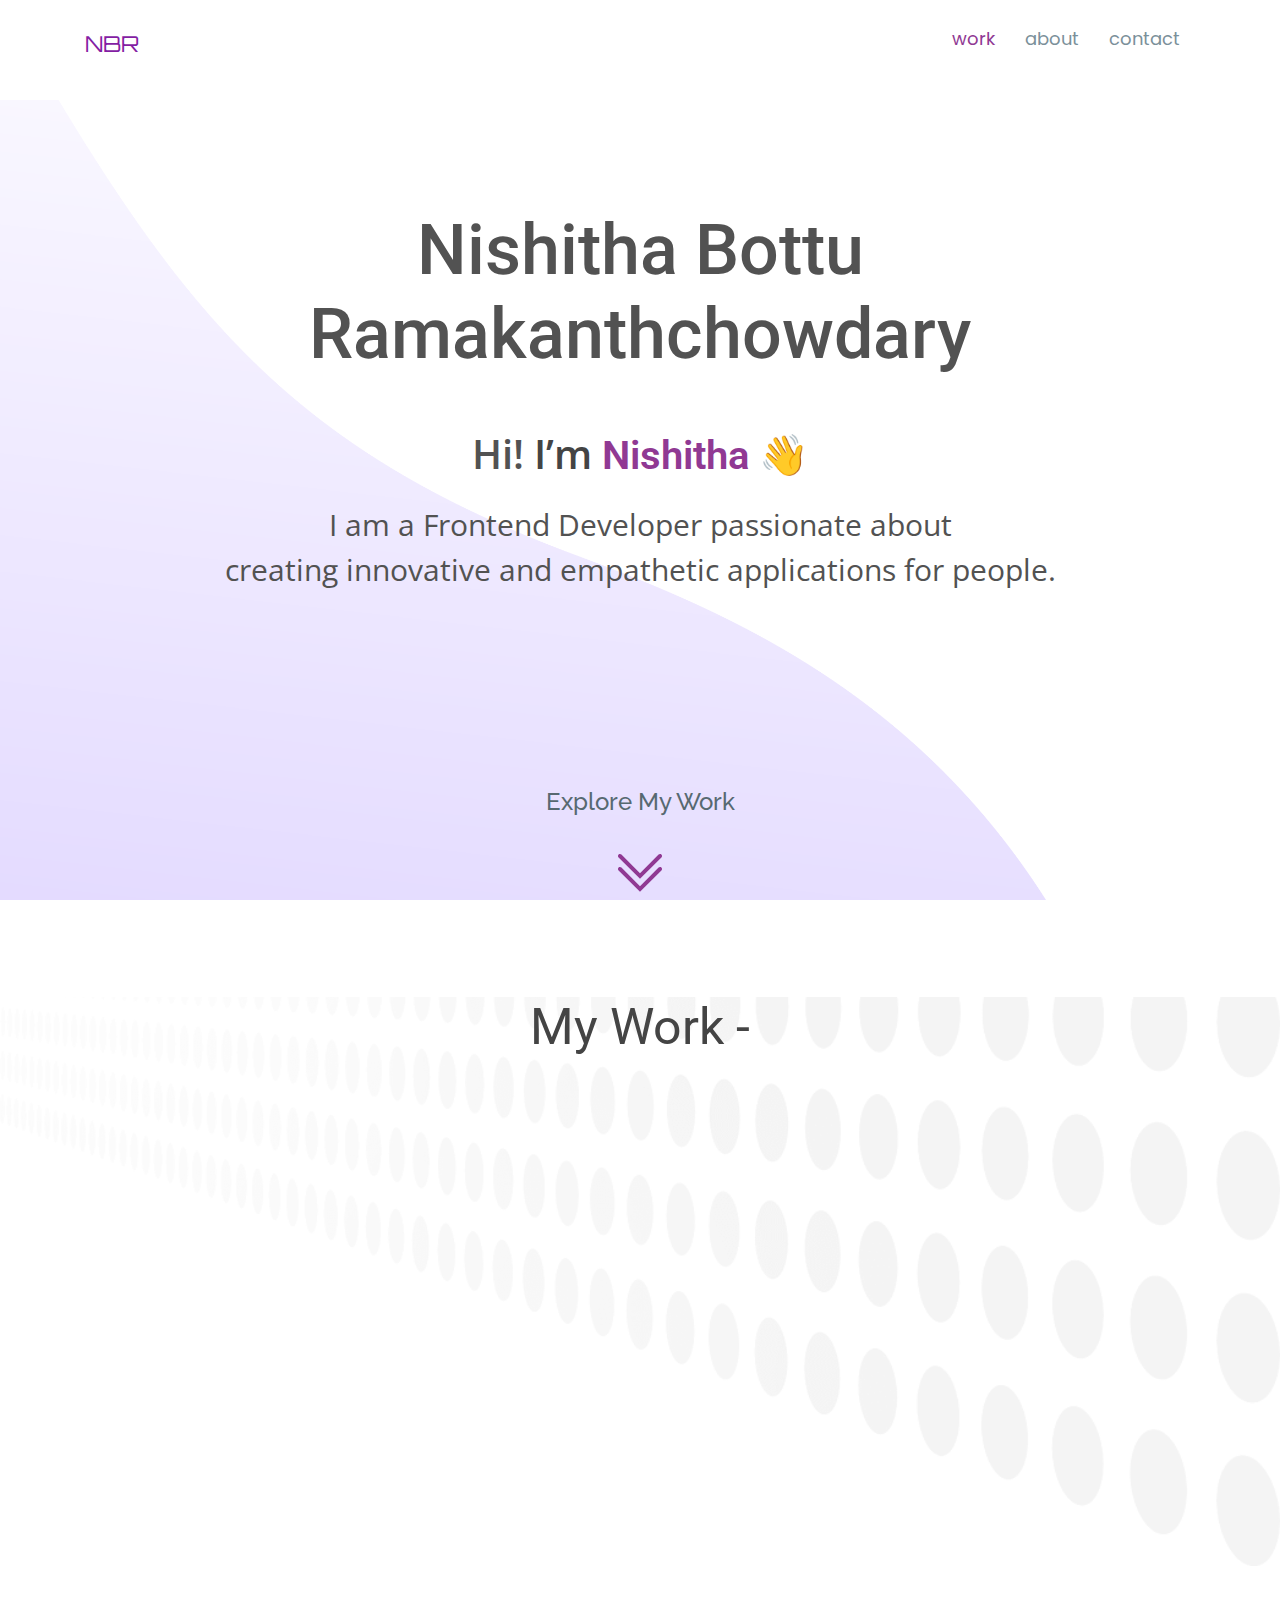
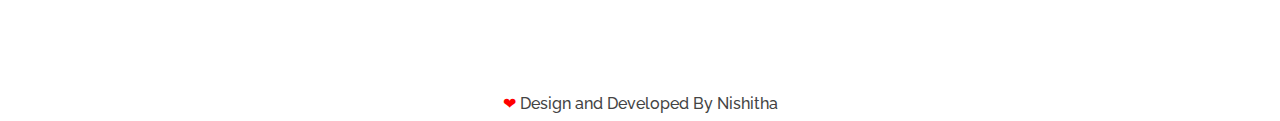
==== commit 5b33a945: "home page design" ====
--- a/index.html
+++ b/index.html
@@ -85,10 +85,80 @@
     <section id="about" class="about">
       <div class="container">
         <div class="heading-section">
-          <h4 class="heading_app_common">My Work - </h4>
+          <h4 class="heading_app_common text-center">My Work - </h4>
         </div>
-
-        <div class="row"></div>
+        <div class="feature_project_section">
+          <div class="row">
+              <div class="col-xl-6 col-lg-6 col-md-6 col-sm-12 col-12 " data-aos="fade-down" data-aos-delay="400">
+                <img src="./assets/img/hostelUI-2.png" alt="project image" class="img-fluid feature_project_mockup">
+              </div>
+              <div class="col-xl-6 col-lg-6 col-md-6 col-sm-12 col-12" data-aos="fade-down" data-aos-delay="400">
+                <div class="feature_project_description">
+                  <div class="project_feature_heading">
+                    <h4 class="project_main_heading">Hassle Free &amp; Time saving</h4>
+                    <h3 class="project_sub_heading">Hostel Management System</h3>
+                  </div>
+                  <div class="project_feature_data">
+                    <p class="project_info_title_data">&quot;Hostel Management System&quot; is the best way to apply for a gate pass to go
+                      outside the Jain Global Campus. In this application, students can easily
+                      apply for a gate pass at any time, and in parallel, the warden also has
+                      different login credentials and a dashboard to accept or reject the gate pass.</p>
+                  </div>
+                  <div>
+                    <button class="button_app_portfolio">View</button>
+                  </div>
+                </div>
+              </div>
+          </div>
+
+          <div class="row mt-20">
+            <div class="col-xl-6 col-lg-6 col-md-6 col-sm-12 col-12" data-aos="fade-down" data-aos-delay="400">
+              <div class="feature_project_description">
+                <div class="project_feature_heading">
+                  <h4 class="project_main_heading text-left">Hassle Free &amp; Time saving</h4>
+                  <h3 class="project_sub_heading text-left">Hostel Management System</h3>
+                </div>
+                <div class="project_feature_data">
+                  <p class="project_info_title_data text-left">&quot;Hostel Management System&quot; is the best way to apply for a gate pass to go
+                    outside the Jain Global Campus. In this application, students can easily
+                    apply for a gate pass at any time, and in parallel, the warden also has
+                    different login credentials and a dashboard to accept or reject the gate pass.</p>
+                </div>
+                <div>
+                  <button class="button_app_portfolio">View</button>
+                </div>
+              </div>
+            </div>
+            <div class="col-xl-6 col-lg-6 col-md-6 col-sm-12 col-12 " data-aos="fade-down" data-aos-delay="400">
+              <img src="./assets/img/hostelUI-2.png" alt="project image" class="img-fluid feature_project_mockup">
+            </div>
+          </div>
+
+
+          <div class="row mt-20">
+            <div class="col-xl-6 col-lg-6 col-md-6 col-sm-12 col-12 " data-aos="fade-down" data-aos-delay="400">
+              <img src="./assets/img/hostelUI-2.png" alt="project image" class="img-fluid feature_project_mockup">
+            </div>
+            <div class="col-xl-6 col-lg-6 col-md-6 col-sm-12 col-12" data-aos="fade-down" data-aos-delay="400">
+              <div class="feature_project_description">
+                <div class="project_feature_heading">
+                  <h4 class="project_main_heading">Hassle Free &amp; Time saving</h4>
+                  <h3 class="project_sub_heading">Hostel Management System</h3>
+                </div>
+                <div class="project_feature_data">
+                  <p class="project_info_title_data">&quot;Hostel Management System&quot; is the best way to apply for a gate pass to go
+                    outside the Jain Global Campus. In this application, students can easily
+                    apply for a gate pass at any time, and in parallel, the warden also has
+                    different login credentials and a dashboard to accept or reject the gate pass.</p>
+                </div>
+                <div>
+                  <button class="button_app_portfolio">View</button>
+                </div>
+              </div>
+            </div>
+        </div>
+
+        </div>
       </div>
       
     </section><!-- End About Section -->
--- a/assets/css/index.css
+++ b/assets/css/index.css
@@ -1,12 +1,27 @@
 @import url('https://fonts.googleapis.com/css2?family=Noto+Serif:ital,wght@0,400;0,700;1,400;1,700&display=swap');
 @import url('https://fonts.googleapis.com/css2?family=Noto+Serif:ital,wght@0,400;0,700;1,400;1,700&family=Roboto:ital,wght@0,100;0,300;0,400;0,500;0,700;0,900;1,100;1,300;1,400;1,500;1,700;1,900&display=swap');
-
+@import url('https://fonts.googleapis.com/css2?family=Dancing+Script:wght@400;500;600;700&display=swap');
 
 /* Common over the app*/
 .heading_app_common{
     font-family: 'Roboto', sans-serif;
-    font-size: 40px;
-    font-weight: 300;
+    font-size: 50px;
+    font-weight: 400;
+}
+
+.button_app_portfolio{
+    margin-top: 40px;
+    background-color: transparent;
+    width: 180px;
+    height: 50px;
+    border:1px solid #903993;
+    color: #903993;
+    font-family: 'Roboto', sans-serif;
+    font-size: 16px;
+}
+
+.mt-20{
+    margin-top: 200px;
 }
 
 
@@ -21,6 +36,13 @@
     text-align: center;
     font-family: 'Roboto', sans-serif;
     color: #525252;
+}
+
+#about{
+    background-image: url(../img/hero-bg.png);
+    background-size: cover;
+    background-repeat: no-repeat;
+    background-attachment: fixed;
 }
 
 .section-semi-heading .bio_heading{
@@ -63,3 +85,40 @@
     text-align: center;
 }
 
+.feature_project_section{
+    margin-top: 100px;
+}
+
+.feature_project_mockup{
+    margin: 0px auto;
+    display: flex;
+}
+
+.project_main_heading{
+    /* font-family: 'Roboto', sans-serif; */
+    font-family: 'Dancing Script', cursive;
+    font-weight: 300;
+    font-size: 25px;
+    margin: 0;
+    padding: 0;
+    color: #903993;
+}
+
+.project_sub_heading{
+    font-family: 'Roboto', sans-serif;
+    margin: 0;
+    padding: 0;
+    font-size: 45px;
+    font-weight: 400;
+}
+
+.project_info_title_data{
+    font-size: 22px;
+    font-family: 'Roboto', sans-serif;
+    margin-top: 20px;
+    word-spacing: 10px;
+}
+/*trial css */
+.border-check{
+    border: 1px solid;
+}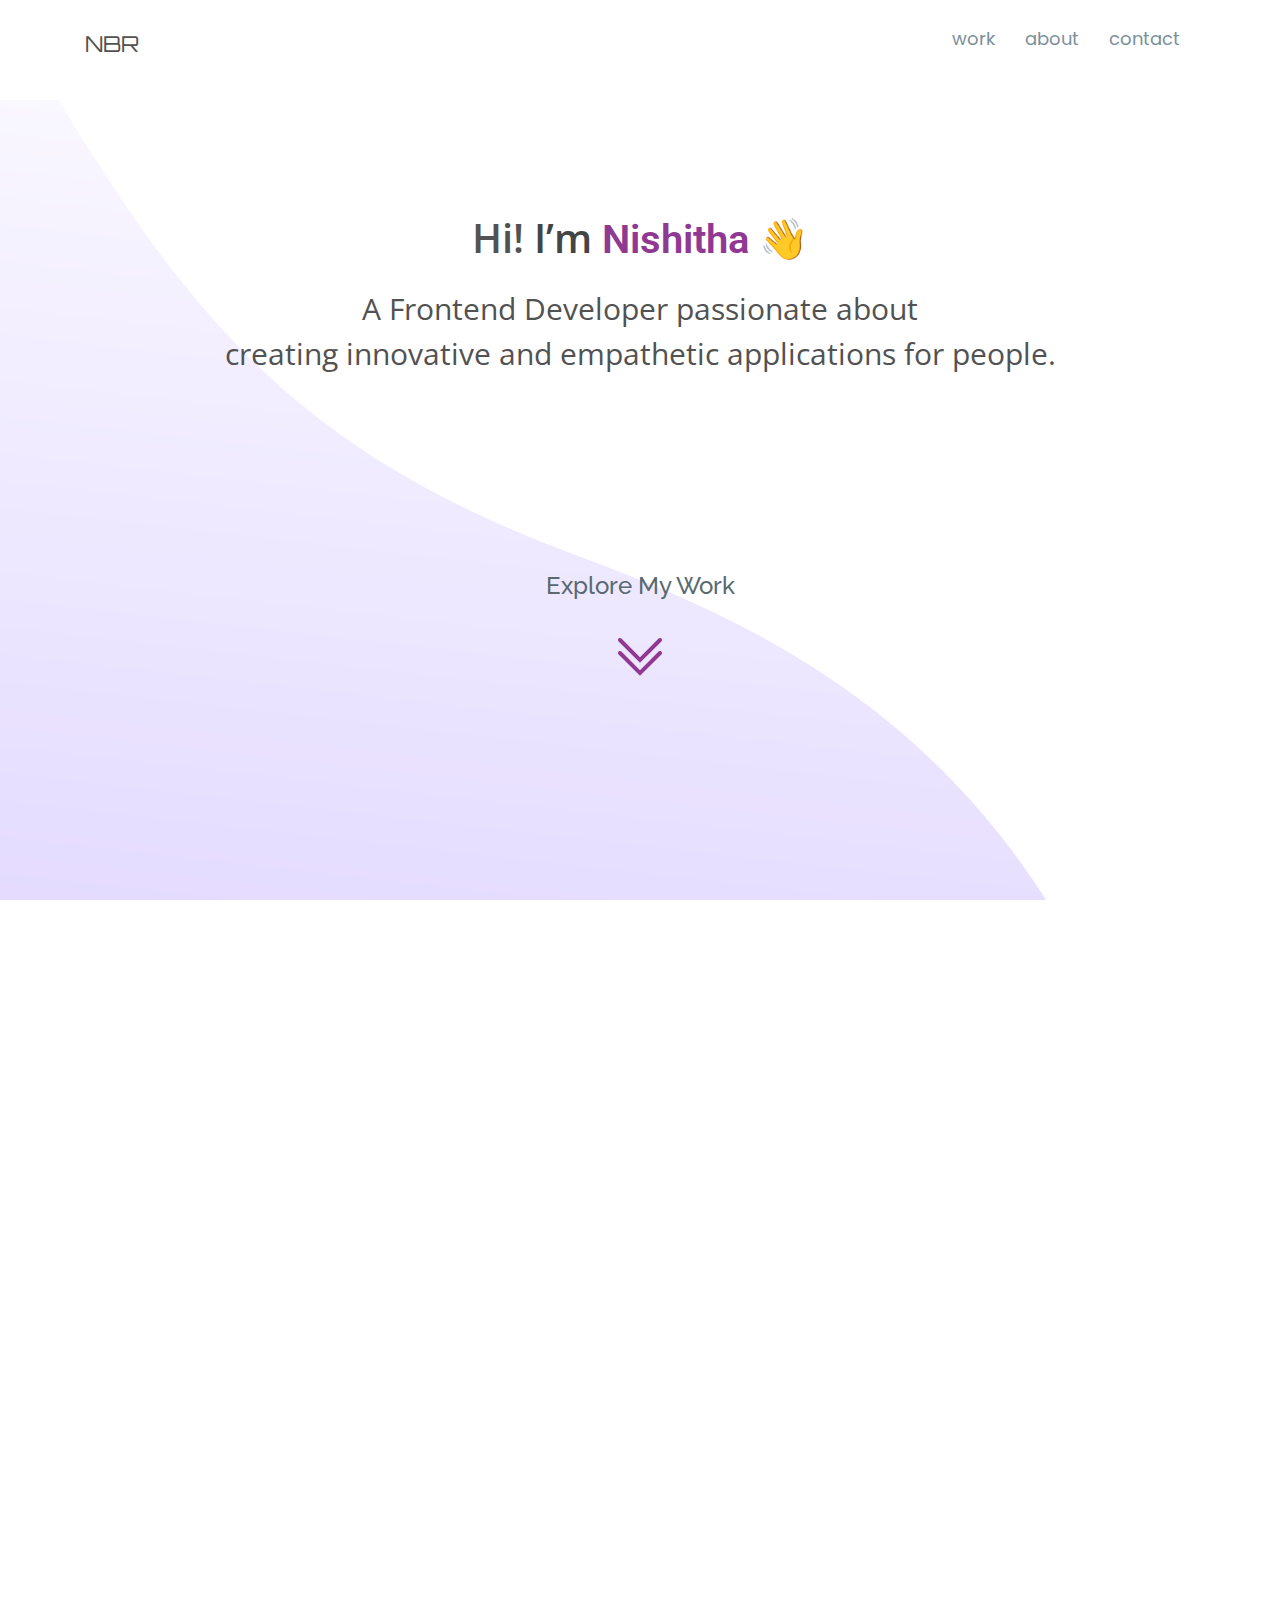
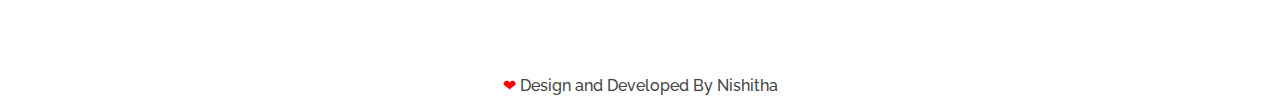
==== commit 312570a8: "changes" ====
--- a/index.html
+++ b/index.html
@@ -5,7 +5,7 @@
   <meta charset="utf-8">
   <meta content="width=device-width, initial-scale=1.0" name="viewport">
 
-  <title>Nishitha Bottu Ramakanthchowdary</title>
+  <title>Nishitha Bottu</title>
   <meta content="" name="description">
   <meta content="" name="keywords">
 
@@ -42,15 +42,15 @@
       <div class="logo mr-auto">
         <h1 class="text-light"><a href="index.html"></a></h1>
         <!-- Uncomment below if you prefer to use an image logo -->
-         <a href="index.html" style="font-family: 'Orbitron', sans-serif;color: #841da3;font-size: 22px;">NBR</a>
+         <a href="index.html" style="font-family: 'Orbitron', sans-serif;color: #525252;font-size: 22px;">NBR</a>
       </div>
 
       <nav class="nav-menu d-none d-lg-block">
           <ul>
-          <li class="active"><a href="index.html" style="font-size: 18px;">work</a></li>
+          <li><a href="index.html" style="font-size: 18px;">work</a></li>
 		  <li><a href="about.html" style="font-size: 18px;">about</a></li>
           <!-- <li><a href="projects.html" style="font-size: 18px;">Projects</a></li> -->
-          <li><a href="contact.html" style="font-size: 18px;">contact</a></li>
+          <li><a href="#" style="font-size: 18px;">contact</a></li>
 
         </ul>
       </nav><!-- .nav-menu -->
@@ -60,12 +60,12 @@
   <!-- ======= Hero Section ======= -->
   <section id="hero">
     <div class="container">
-      <div class="section-heading-home mt-5">
+      <!-- <div class="section-heading-home mt-5">
         <h3 class="main_heading_name">Nishitha Bottu<br>   Ramakanthchowdary</h3>
-      </div>
+      </div> -->
       <div class="section-semi-heading text-center mt-5">
         <p class="bio_heading"><span class="hi_tag"> Hi! </span>I’m <span class="name_tag"> Nishitha 👋</span></p>
-        <p class="bio_description">I am a Frontend Developer passionate about<br> creating innovative and empathetic applications for people.</p>
+        <p class="bio_description">A Frontend Developer passionate about<br> creating innovative and empathetic applications for people.</p>
       </div>
       <div class="section-arrow-down-animation">
         <h2 class="explore_work_heading">Explore My Work</h2>
@@ -82,17 +82,17 @@
   <main id="main">
 
     <!-- ======= About Section ======= -->
-    <section id="about" class="about">
-      <div class="container">
-        <div class="heading-section">
-          <h4 class="heading_app_common text-center">My Work - </h4>
-        </div>
-        <div class="feature_project_section">
+    <section class="works">
+      <!-- <div class="container"> -->
+        <!-- <div class="heading-section">
+          <p class="heading_app_common text-center">Selected Works</p>
+        </div> -->
+        <!-- <div class="feature_project_section">
           <div class="row">
-              <div class="col-xl-6 col-lg-6 col-md-6 col-sm-12 col-12 " data-aos="fade-down" data-aos-delay="400">
+              <div class="col-xl-6 col-lg-6 col-md-6 col-sm-12 col-12 " data-aos="fade-up" data-aos-delay="400">
                 <img src="./assets/img/hostelUI-2.png" alt="project image" class="img-fluid feature_project_mockup">
               </div>
-              <div class="col-xl-6 col-lg-6 col-md-6 col-sm-12 col-12" data-aos="fade-down" data-aos-delay="400">
+              <div class="col-xl-6 col-lg-6 col-md-6 col-sm-12 col-12" data-aos="fade-up" data-aos-delay="400">
                 <div class="feature_project_description">
                   <div class="project_feature_heading">
                     <h4 class="project_main_heading">Hassle Free &amp; Time saving</h4>
@@ -105,7 +105,7 @@
                       different login credentials and a dashboard to accept or reject the gate pass.</p>
                   </div>
                   <div>
-                    <button class="button_app_portfolio">View</button>
+                    <button class="button_app_portfolio"><a href="hostel.html" style="font-size: 18px;">View</a></button>
                   </div>
                 </div>
               </div>
@@ -158,8 +158,33 @@
             </div>
         </div>
 
-        </div>
-      </div>
+        </div> -->
+      <!-- </div> -->
+      <div class="row" data-aos="fade-up" data-aos-delay="200">
+        <div class="col">
+          <a href="https://docs.google.com/presentation/d/1ewGytsvj6vxrFStLwVEfsDfYGXsXJvj7_GXLzIENNL4/edit?usp=sharing" target="blank" class="ctn"><img src="./assets/img/ar-canvas.png" alt=""></a>
+          <h4 class="work-head">AR Shooting</h4>
+          <p class="para">A shooting game using the AR Foundation (ARKit/ARCore) for Android devices</p>
+        </div>
+        <div class="col">
+          <a href="smart-apparel.html" class="ctn"><img src="./assets/img/sa_canvas.png" alt=""></a>
+          <h4 class="work-head">Smart Apparel</h4>
+          <p class="para">A project made to improve the e-commerce applications and consumer experience</p>
+        </div>
+      </div>
+      <!-- <div class="row">
+        <div class="col">
+          <a href="https://docs.google.com/presentation/d/1ewGytsvj6vxrFStLwVEfsDfYGXsXJvj7_GXLzIENNL4/edit?usp=sharing" target="blank" class="ctn"><img src="./assets/img/canvas_tile.png" alt=""></a>
+          <h4 class="work-head">Smart Apparel</h4>
+          <p class="para">A project made to improve the e-commerce applications and consumer experience</p>
+        </div>
+        <div class="col">
+          <a href="smart-apparel.html" class="ctn"><img src="./assets/img/canvas_tile.png" alt=""></a>
+          <h4 class="work-head">Smart Apparel</h4>
+          <p class="para">A project made to improve the e-commerce applications and consumer experience</p>
+        </div>
+      </div> -->
+
       
     </section><!-- End About Section -->
   </main><!-- End #main -->
--- a/assets/css/style.css
+++ b/assets/css/style.css
@@ -1784,3 +1784,30 @@
   background: #3B5998;
   color: white;
 }
+.image_card{
+  max-width: 1500px;
+}
+.work_heading{
+  font-size: 20px;
+  font-weight: 600;
+  color: #000;
+  letter-spacing: 1px;
+}
+.timeline{
+  padding-left: 81px;
+}
+.project_subheads{
+  color: #525252;
+    font-size: 30px;
+    font-weight: 600;
+    padding-top: 60px;
+}
+.overview{
+  /* padding-left: 30px;
+  max-width: 100%; */
+  padding-top: 27px;
+}
+.source_font{
+  font-size: 14px;
+    font-style: italic;
+}--- a/assets/css/index.css
+++ b/assets/css/index.css
@@ -3,11 +3,11 @@
 @import url('https://fonts.googleapis.com/css2?family=Dancing+Script:wght@400;500;600;700&display=swap');
 
 /* Common over the app*/
-.heading_app_common{
+/* .heading_app_common{
     font-family: 'Roboto', sans-serif;
-    font-size: 50px;
-    font-weight: 400;
-}
+    font-size: 30px;
+    font-weight: 500;
+} */
 
 .button_app_portfolio{
     margin-top: 40px;
@@ -121,4 +121,28 @@
 /*trial css */
 .border-check{
     border: 1px solid;
+}
+
+.works{
+    width: 80%;
+    margin: 80px auto;
+}
+.works .row{
+    margin-top: 50px;
+    display: flex;
+    align-items: center;
+    width: 100%;
+    justify-content: space-between;
+}
+.works .row .col{
+    display: flex;
+    flex-direction: column;
+    align-items: center;
+}
+.works .work-head{
+font-size: 3vmin;
+margin: 20px auto;
+}
+.works .para{
+    padding: 0px 40px;
 }